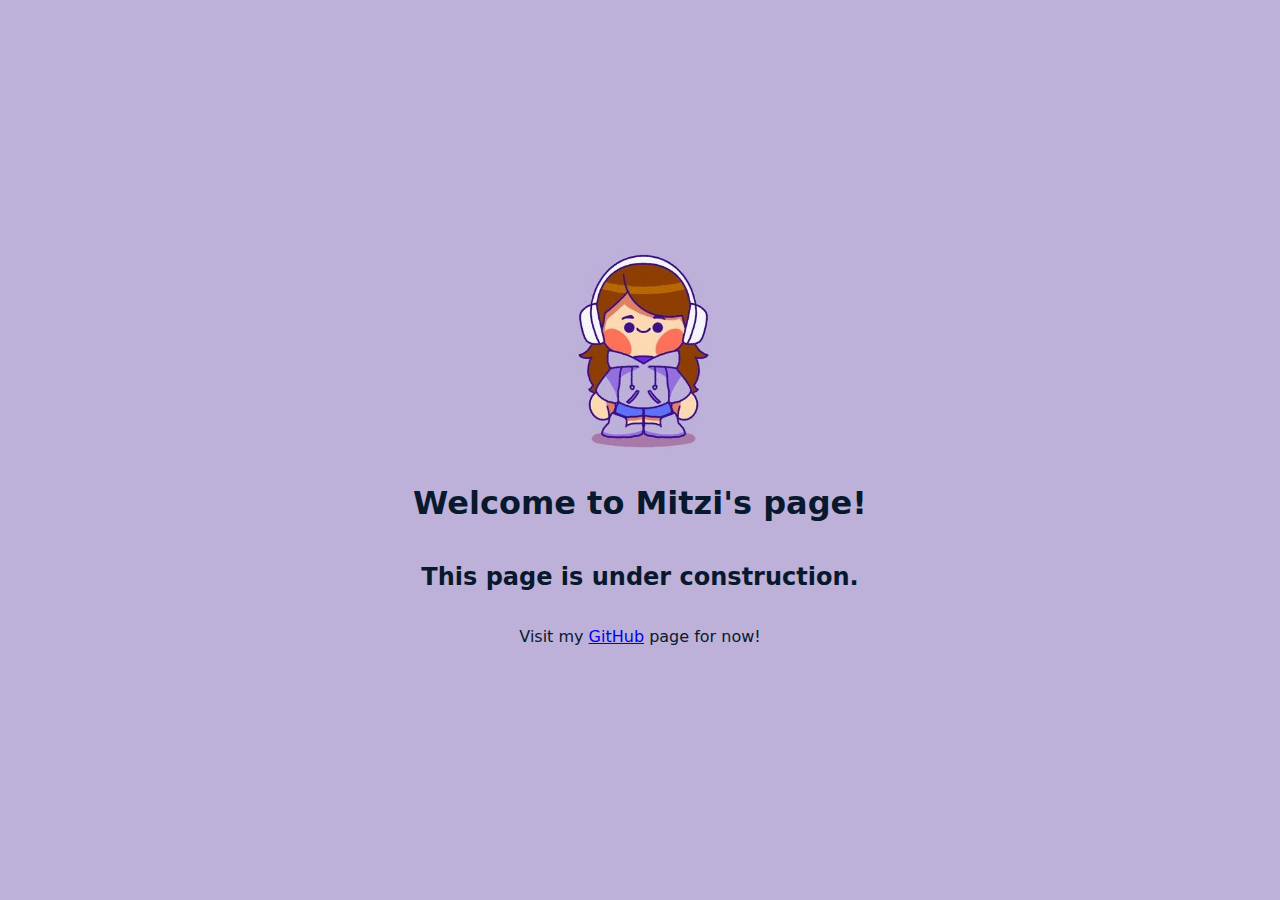
==== index.html @ 4afe51fe "Update and rename home.html to index.html" ====
<!DOCTYPE html>

<html>
    <head>
        <link rel="stylesheet" href="homestyle.css">
        <link rel="icon" type="image/x-icon" href="images/page-icon.png"
    </head>

<title>Mitzi's Page</title>

<body>
    <img src="images/avatar.jpg" alt="Mitzi's Avatar" class="center">
    <h1>Welcome to Mitzi's page!</h1>
    <h2>This page is under construction.</h2>

    <p>Visit my <a href="https://github.com/mtzvr" target="_blank">GitHub</a> page for now! </p>


</body>

</html>
---- homestyle.css ----
body{
    background-color: #bdb1d9;
}

h1, h2, p{
    color: #08192E;
    text-align: center;
    font-family:system-ui, -apple-system, BlinkMacSystemFont, 'Segoe UI', Roboto, Oxygen, Ubuntu, Cantarell, 'Open Sans', 'Helvetica Neue', sans-serif;
}

img{
    width: 150px;
    height: auto;
}

.center {
    display: block;
    margin-left: auto;
    margin-right: auto;
}

.center-body
{
    display: inline-block;
}

body, html{
    height: 100%;
    margin: 0;
    display: flex;
    justify-content: center;
    flex-direction: column;
}
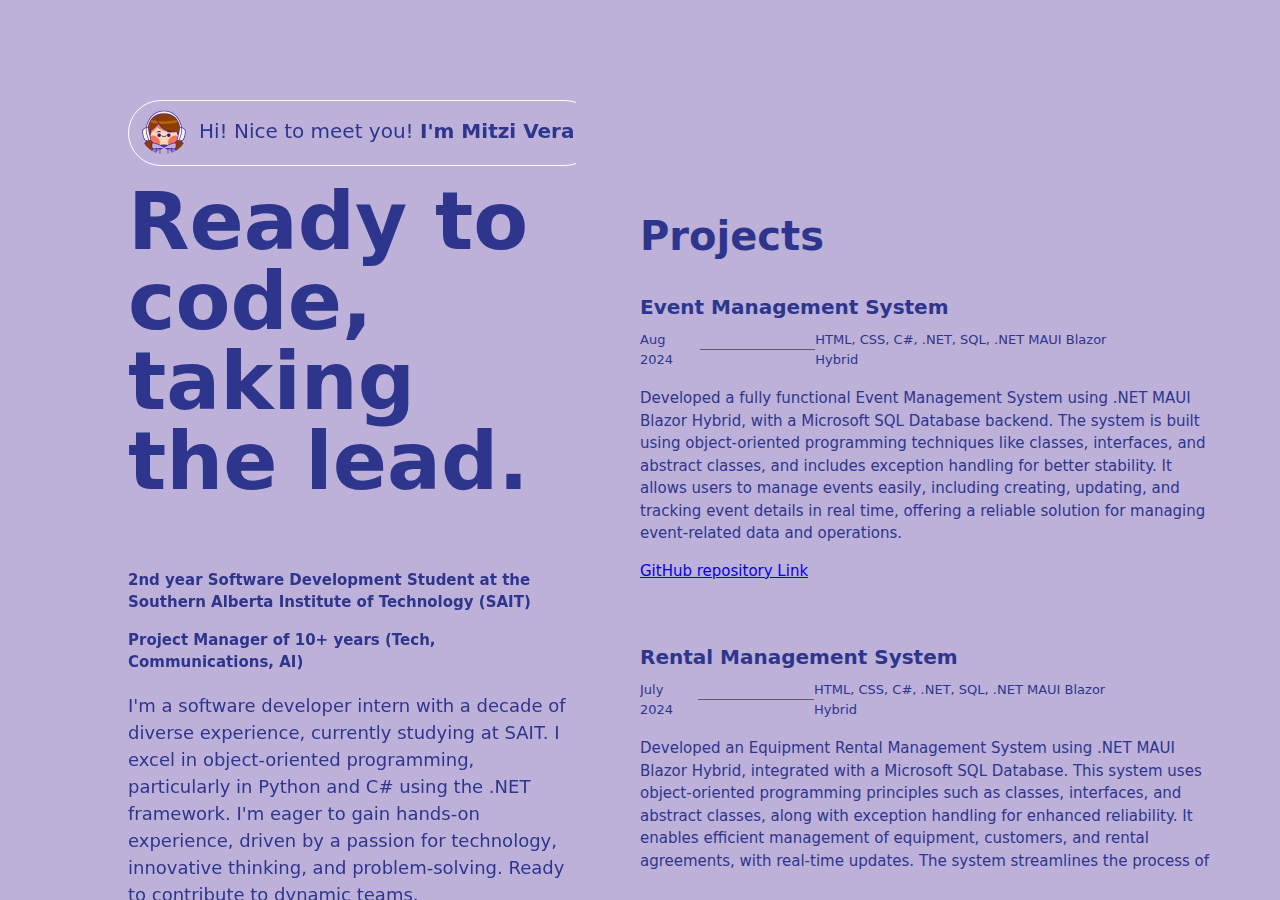
==== commit ae49f491: "updated portfolio page" ====
--- a/index.html
+++ b/index.html
@@ -3,19 +3,175 @@
 <html>
     <head>
         <link rel="stylesheet" href="homestyle.css">
-        <link rel="icon" type="image/x-icon" href="images/page-icon.png"
+        <link rel="icon" type="image/x-icon" href="images/page-icon.png">
+    
+        <title>Mitzi Vera Escartin</title>
     </head>
 
-<title>Mitzi's Page</title>
+<body>
+<div class="body-container">
+    <div class="main-container">
+        <div class="left-container">
 
-<body>
-    <img src="images/avatar.jpg" alt="Mitzi's Avatar" class="center">
-    <h1>Welcome to Mitzi's page!</h1>
-    <h2>This page is under construction.</h2>
+            <div class="namelogo">
+                <a href="index.html"> <img src="images/circle_avatar.png" class="avatar" alt="Avatar Image"> </a>
+                <h1 class="name">Hi! Nice to meet you! <b>I'm Mitzi Vera!</b></h1>
+            </div>
 
-    <p>Visit my <a href="https://github.com/mtzvr" target="_blank">GitHub</a> page for now! </p>
+            <h2 class="tagline">Ready to code, taking the lead.</h2>
+
+            <h3 class="description">
+                <p>2nd year Software Development Student at the Southern Alberta Institute of Technology (SAIT) </p>
+                <p>Project Manager of 10+ years (Tech, Communications, AI)</p>
+                </h3>
+
+            <div class="content-about">
+                <p>I'm a software developer intern with a decade of diverse experience, currently studying at SAIT. I excel in object-oriented programming, particularly in Python and C# using the .NET framework. I'm eager to gain
+                hands-on experience, driven by a passion for technology, innovative thinking, and problem-solving. Ready to
+                contribute to dynamic teams.</p>
+            </div>
+
+            <div class="exlinks">
+
+                <p><a href="https://github.com/mitzi-vera" target="_blank"><img src="images/gh.png" alt="github logo" class="gh-logo"></a>
+                <a href="https://www.linkedin.com/in/mitzi-vera/" target="_blank"><img src="images/li.png" alt="linkedin logo" class="gh-logo"></a>
+                <a href="mailto:itsmitzivera@gmail.com" target="_blank"><img src="images/email.png" alt="email logo" class="gh-logo"></a></p>
+                <!-- <p><a href="more.html">more about me</a></p> -->
+            </div>
+
+            <div class="nav">
+                <p><a href="index.html"> — home</a></p>
+                <p><a href="projects.html"> — projects</a></p>
+                <p><a href="https://drive.google.com/file/d/1iAwq15NBvP-ckiPwHAxSdWZMPcRHSg8H/view?usp=sharing" target="_blank"> — view resume</a></p>
+
+            </div>
+
+            <footer><a href="index.html"><img src="images/page-icon.png" class="logo" alt="Page's Logo"></a>
+                <p>Copyright by: Mitzi Vera Escartin / 2024</p>
+            </footer>
+        </div>
+
+        <!--START OF PROJECTS SECTION-->
+
+            <div class="right-container">
+                <div class="content-projects">
+                    <div class="content-header">
+                        <h2>Projects</h2>
+                    </div>
+                            <div class="projects">
+
+                                <div class="proj-info">
+                                    <p class="proj-title">Event Management System</p>
+
+                                    <div class="date-tool-con"><p class="proj-date">Aug 2024</p>
+                                        
+                                        <span class="dash-divider"></span>
+
+                                    <p class="proj-builtwith">HTML, CSS, C#, .NET, SQL, .NET MAUI Blazor Hybrid</p></div>
+
+                                    <p class="proj-description">Developed a fully functional Event Management System using .NET MAUI Blazor Hybrid, with a Microsoft SQL Database backend. The system is built using object-oriented programming techniques like classes, interfaces, and abstract classes, and includes exception handling for better stability. It allows users to manage events easily, including creating, updating, and tracking event details in real time, offering a reliable solution for managing event-related data and operations.</p>
 
 
+                                    <p class="proj-repo"><a href="https://github.com/BryanTeruel/CPRG211_FinalProject">GitHub repository Link</a></p>
+                                                                                                                <!--<p class="proj-page">View more</p> -->
+                                </div>
+
+                                <div class="proj-info">
+                                    <p class="proj-title">Rental Management System</p>
+                                    <div class="date-tool-con"> <p class="proj-date">July 2024</p><span class="dash-divider"></span>
+                                    <p class="proj-builtwith">HTML, CSS, C#, .NET, SQL, .NET MAUI Blazor Hybrid</p></div>
+                                    <p class="proj-description">Developed an Equipment Rental Management System using .NET MAUI Blazor Hybrid, integrated with a Microsoft SQL Database. This system uses object-oriented programming principles such as classes, interfaces, and abstract classes, along with exception handling for enhanced reliability. It enables efficient management of equipment, customers, and rental agreements, with real-time updates. The system streamlines the process of equipment rentals, providing a robust solution for managing inventory, availability, and rental operations.</p>
+
+                                    <p class="proj-repo"><a href="https://github.com/GabrielSiwa/Final-Project-Prototype">GitHub repository Link</a></p>
+                                    <!--<p class="proj-page">View more</p> -->
+                                </div>
+
+
+                                <div class="proj-info">
+                                    <p class="proj-title">Flight Reservation Management System</p>
+                                    <div class="date-tool-con">
+                                    <p class="proj-date">June 2024</p><span class="dash-divider"></span>
+                                    <p class="proj-builtwith">>HTML, CSS, C#, .NET, SQL, .NET MAUI Blazor Hybrid</p></div>
+                                    <p class="proj-description"><p>A .NET MAUI Blazor App for a flight reservation management system. The program utilizes File I/O through a .csv, Class Inheritance, Abstraction, and Event Driven methods.</p></p>
+
+
+                                    <p class="proj-repo"><a href="https://github.com/mitzi-vera/oop2-assignment2">GitHub repository Link</a></p>
+                                    <!--<p class="proj-page">View more</p> -->                                </div>
+                           
+
+                        </div>
+                    </div>
+
+
+            <!--START OF EXPERIENCE SECTION-->
+
+            <div class="content-experience">
+                <div class="content-header"> <h2>Experience</h2> </div>
+
+                    <div class="exp">
+                        <p class="exp-title">Project Manager</p>
+                        <div class="date-tool-con">
+                            <p class="exp-company">DCP Global</p>
+                                <span class="dash-divider"></span>
+                            <p class="exp-duration">June 2021 - June 2024</p>
+                        </div>
+                        <p class="exp-description">Led AI data collection projects, collaborating with cross functional teams to enhance machine learning models. Supervised a team of project managers and cross-functional teams using agile methodologies to ensure timely project execution. Managed daily operations with project management tools, fostering efficient communication and workflow.</p>
+
+
+                    </div>
+
+                    <div class="exp">
+                        <p class="exp-title">Client Support Specialist</p>
+                        <div class="date-tool-con">
+                            <p class="exp-company">IBM Philippines</p>
+                            <span class="dash-divider"></span>
+                            <p class="exp-duration">Sept 2018 - June 20214</p>
+                        </div>
+                        <p class="exp-description">Managed telecommunication projects, ensuring seamless collaboration across teams. Coordinated daily tasks like client and team meetings, aemail correspondence and contract management. Facilitated efficient project execution by aligning team efforts and maintaining clear communication.</p>
+
+                    </div>
+
+                    <div class="exp">
+                        
+                            <p class="exp-title">Associate Project Manager</p>
+                        <div class="date-tool-con">
+                            <p class="exp-company">CPOA Global</p>
+                                <span class="dash-divider"></span>
+                            <p class="exp-duration">Oct 2017 - Sept 2018</p>
+                        </div>
+                        <p class="exp-description">Managed comprehensive end-to-end telecommunication projects, coordinated with project managers and the sales team for accuracy, and ensured technical specifications and contract accuracy in client meetings.</p>
+
+                    </div>
+
+
+                    <div class="exp">
+                        <p class="exp-title">Voice and Data Services Manager</p>
+
+                        <div class="date-tool-con">
+                            <p class="exp-company">West Business Services</p>
+                            <span class="dash-divider"></span>
+                            <p class="exp-duration">March 2014 - Oct 2017</p>
+                        </div>
+
+                        <p class="exp-description">Participated in the order management process for phone and network connections, facilitated stakeholder coordination to balance sales targets and customer needs, and collaborated daily with the team to ensure adherence to business guidelines and protocols.</p>
+
+
+                    </div>
+
+                   
+
+                        
+                        </div>
+                    </div>
+                </div>
+            </div>
+        </div>
+    </div>
+</div>
 </body>
 
-</html>
+<!--<footer>
+    <p>Copyright by: Mitzi Vera Escartin / 2024</p>
+</footer>-->
+
+</html>--- a/homestyle.css
+++ b/homestyle.css
@@ -1,34 +1,211 @@
 
 body{
     background-color: #bdb1d9;
-}
-
-h1, h2, p{
-    color: #08192E;
+    color: #2e358d;
     text-align: center;
     font-family:system-ui, -apple-system, BlinkMacSystemFont, 'Segoe UI', Roboto, Oxygen, Ubuntu, Cantarell, 'Open Sans', 'Helvetica Neue', sans-serif;
-}
-
-img{
-    width: 150px;
+    text-align: left;
+    overflow: hidden;
+    margin: 0;
+    padding: 0;
+    height: 100%;
+}
+
+.main-container {
+    margin-top: 100px;
+    display: flex;
+    flex-direction:row;
+}
+
+.namelogo {
+    display: flex;
+    width: 100%;
+    max-width:500px;
+    border:1px solid #fff; padding:5px 10px; border-radius:100px;
+    margin-bottom:-50px;
+}
+
+.namelogo h1 {padding-left:10px;}
+
+
+h1 {
+    font-size: 20px;
+    font-weight: 500;
+}
+
+h2 {
+    font-size: 40px;
+}
+
+h2.tagline {
+    font-size: 5em;
+    line-height: 1em;
+}
+
+h3 {
+    font-size: 18px;
+}
+
+p {font-size: 15px;    line-height:1.5em;}
+
+.content-about p {
+    font-size: 18px;
+
+}
+
+.left-container {
+    margin-left: 10%;
+    margin-right: 10%;
+    width: 35%;
+    position: fixed;
+    height: calc(100vh - 80px); 
+    overflow: hidden;
+    /*top: 125px;*/
+    left: 0;
+
+}
+
+.right-container {
+    margin-left: 50%;
+    position: relative;
+    width: calc(100% - 50% - 70px);
+    height: calc(100vh - 125px); 
+    overflow-y: auto;
+    overflow-x: hidden;
+}
+
+.right-container::-webkit-scrollbar {
+    display: none;
+}
+
+.body-container {  display:block;}
+
+.avatar {
+    height: 50px;
+    width: auto;
+}
+
+.content-header h2:first-of-type {
+    padding-top: 80px;
+}
+
+
+.exlinks {padding-top:5em;}
+
+
+/*Right Content Styles*/
+
+.exp, .proj-info{padding-bottom:25px;}
+
+.proj-title, .exp-title {
+    font-size:20px;
+    font-weight:700;
+    margin-bottom:auto;
+  }
+
+  .date-tool-con {
+    display:flex;
+    max-width:500px;
+    width:95%;
+    justify-content: space-between;
+    align-items: center;
+    margin-top:-5px;
+    margin-bottom:-10px;
+}
+
+.content-experience .date-tool-con {
+    max-width: 425px;
+}
+
+.date-tool-con p {font-size:13px;}
+
+.dash-divider {
+    height:1px;
+    background:rgba(0, 0, 0, 0.5);
+    width:120px;
+}
+
+
+/*FOOTER STYLES*/
+footer {display:flex; align-items:center;padding-top:50px;}
+
+.logo{
+    max-width: 40px;
+    width: 100%;
     height: auto;
 }
 
-.center {
-    display: block;
-    margin-left: auto;
-    margin-right: auto;
-}
-
-.center-body
+footer p {
+    padding-left:5px;
+}
+
+th, td {
+    border-bottom: 1px solid white;
+    text-align: start;
+    text-justify: auto;
+    vertical-align: top;
+    padding: 13px;
+}
+
+p.proj-name{
+    font-weight: 700;
+    width: 240px;
+}
+
+img.gh-logo {
+    width: 20px;
+    height: auto;
+}
+
+.proj-date, p.built-with  {
+    font-size: 12px;
+    font-weight: 500;
+}
+
+th {
+    font-size: 30px;
+}
+
+.nav a{
+    text-decoration: none;
+    color: #2e358d;
+}
+
+/*SHOW HIDE*/
+
+.show {display:none;}
+
+/*RESPONSIVE DESIGN STYLES*/
+
+@media (max-width: 1000px)
 {
-    display: inline-block;
-}
-
-body, html{
-    height: 100%;
-    margin: 0;
-    display: flex;
-    justify-content: center;
-    flex-direction: column;
-}+    .main-container {
+        padding-top:50px;
+        display: flex;
+        flex-direction:column;
+        width:100%;
+        max-width:900px;
+        margin:0 auto;
+    }
+
+    h2.tagline {font-size:2.8em;}
+    .name {font-size:15px;}
+    .avatar {
+        height: 50px;
+        width: auto;
+    }
+
+
+    .namelogo {
+        display: flex;
+        width: 100%;
+        max-width:250px;
+        margin-bottom:-20px;
+    }
+
+
+    .show {display:block;}
+    .hide {display:none;}
+
+}
+
